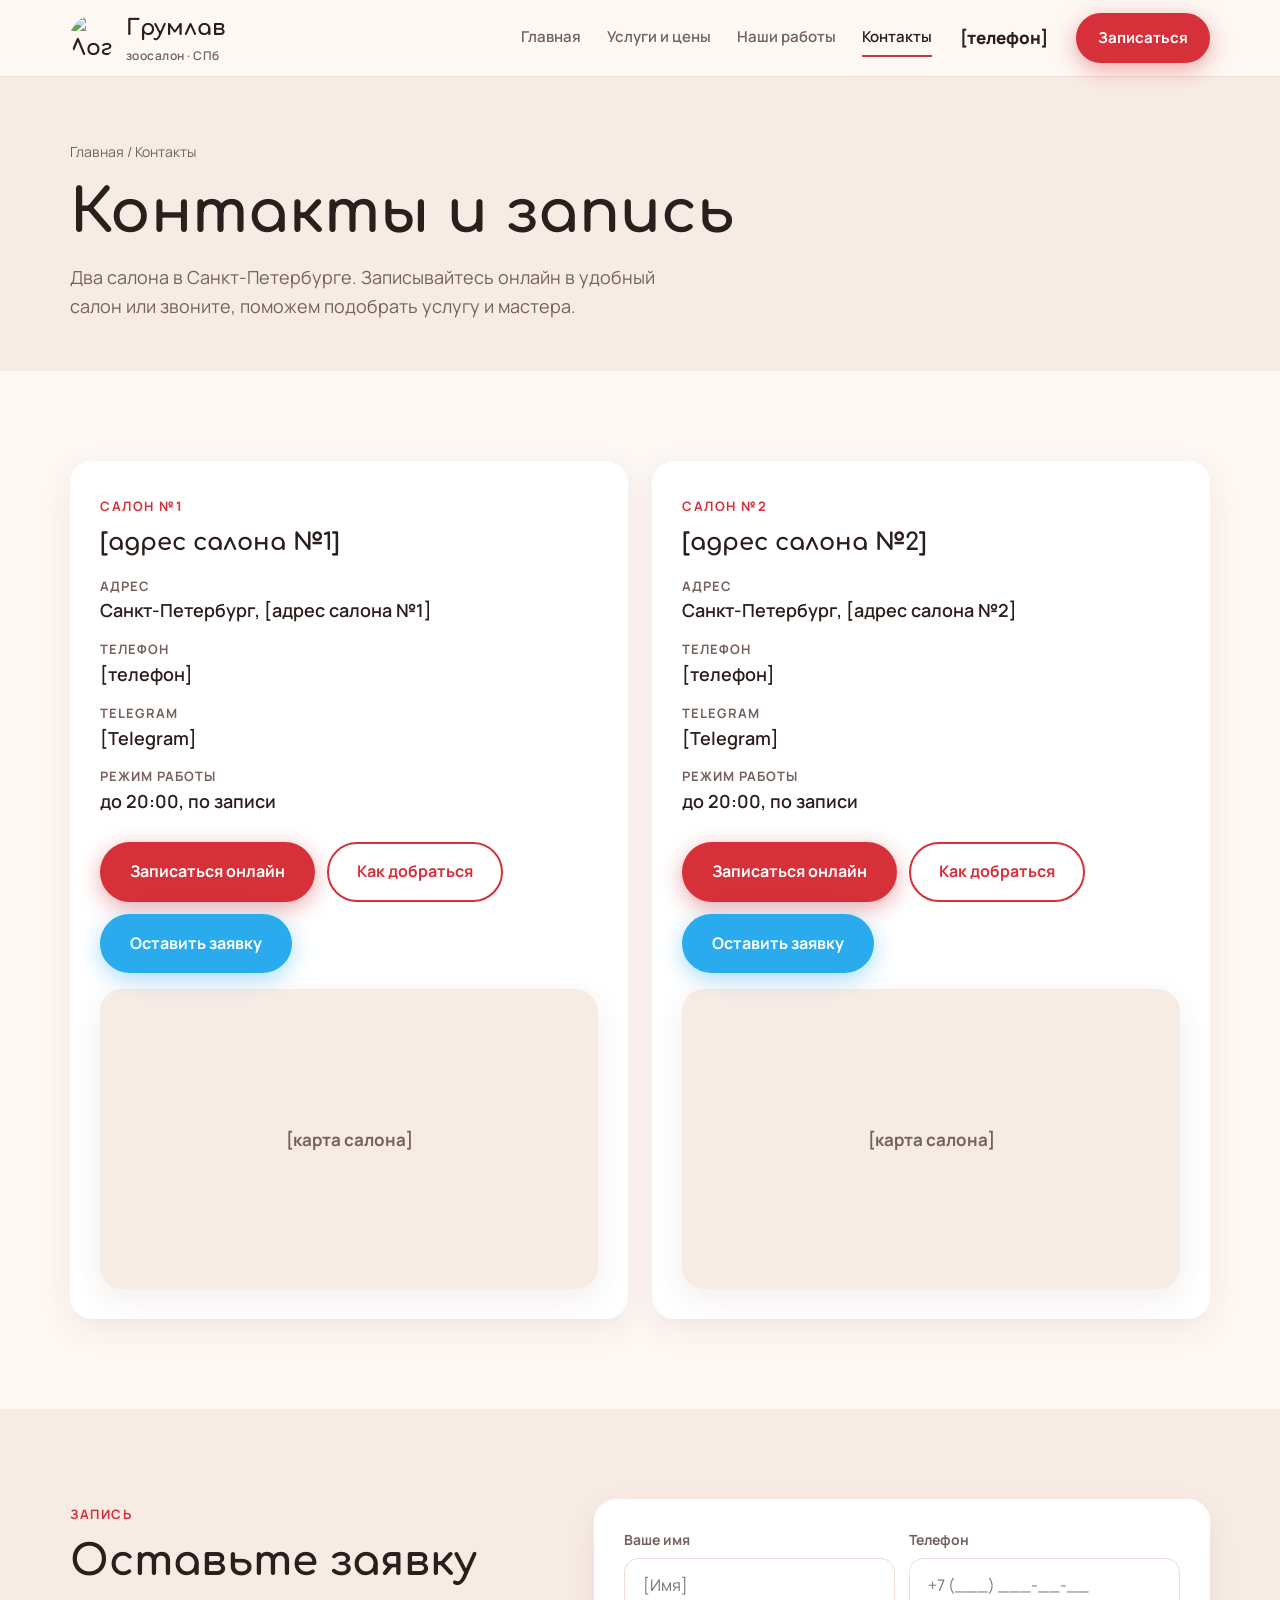
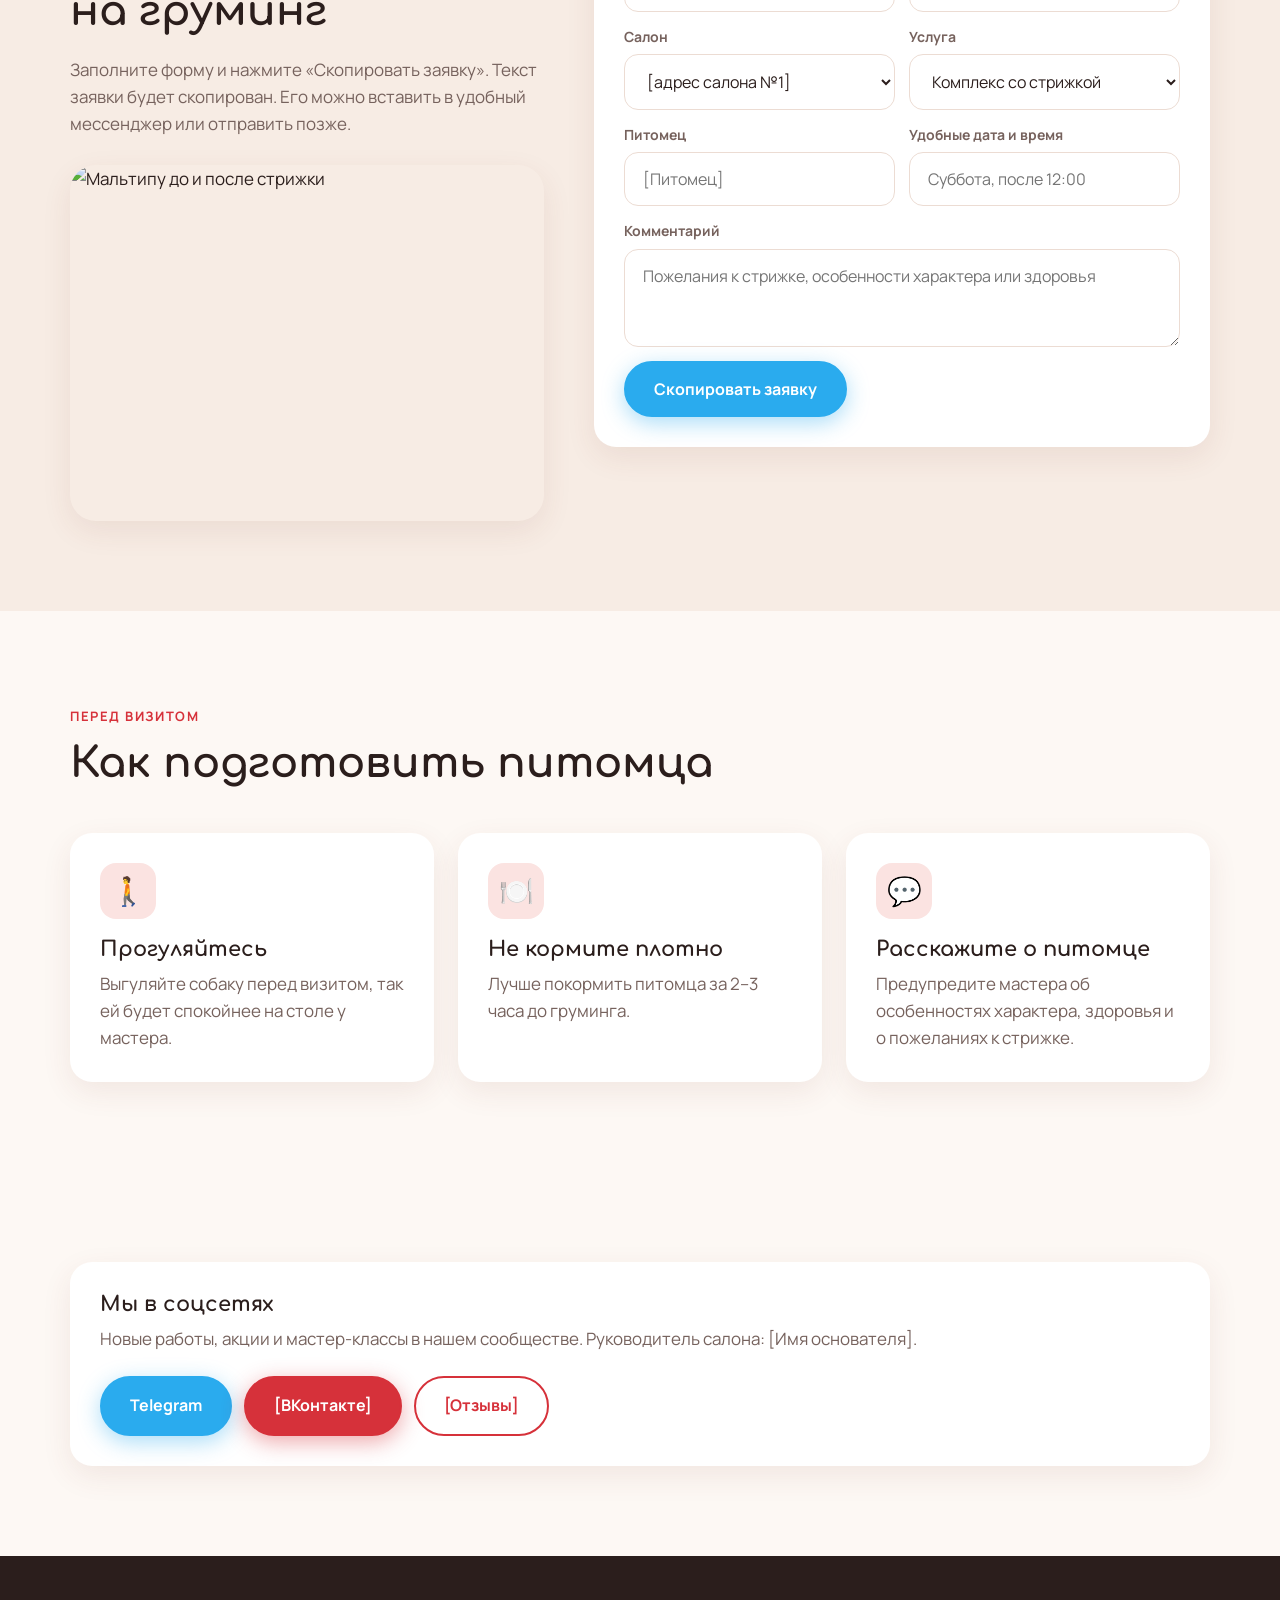
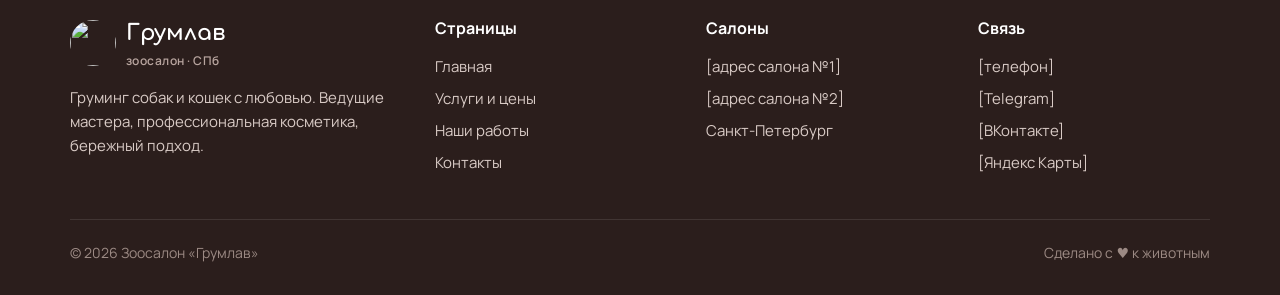
==== kontakty.html @ 8fbd1bcd "Первая публикация 26.11 22:01" ====
<!DOCTYPE html>
<html lang="ru">
<head>
  <meta charset="UTF-8">
  <meta name="viewport" content="width=device-width, initial-scale=1">
  <title>Контакты и запись | Зоосалон Грумлав, СПб</title>
  <meta name="description" content="Адреса зоосалона Грумлав в Санкт-Петербурге: [адрес салона №1] и [адрес салона №2]. Телефон [телефон]. Онлайн-запись на груминг.">
  <link rel="icon" href="img/logo.jpg">
  <link rel="preconnect" href="https://fonts.googleapis.com">
  <link rel="preconnect" href="https://fonts.gstatic.com" crossorigin>
  <link href="https://fonts.googleapis.com/css2?family=Comfortaa:wght@600;700&family=Manrope:wght@400;600;700;800&display=swap" rel="stylesheet">
  <link rel="stylesheet" href="style.css">
</head>
<body>

<header class="header">
  <div class="container header__inner">
    <a href="index.html" class="logo"><img src="img/logo.jpg" alt="Логотип Грумлав"><span>Грумлав<small>зоосалон · СПб</small></span></a>
    <nav class="nav">
      <a href="index.html">Главная</a>
      <a href="uslugi.html">Услуги и цены</a>
      <a href="raboty.html">Наши работы</a>
      <a href="kontakty.html" class="active">Контакты</a>
    </nav>
    <span class="header__phone">[телефон]</span>
    <a href="kontakty.html#zapis" class="btn btn--primary">Записаться</a>
    <button class="burger" aria-label="Меню"><span></span><span></span><span></span></button>
  </div>
</header>

<main>
  <section class="page-hero">
    <div class="container">
      <div class="crumbs"><a href="index.html">Главная</a> / Контакты</div>
      <h1>Контакты и запись</h1>
      <p>Два салона в Санкт-Петербурге. Записывайтесь онлайн в удобный салон или звоните, поможем подобрать услугу и мастера.</p>
    </div>
  </section>

  <section class="section" id="salony">
    <div class="container contacts">
      <div class="card contact-card reveal">
        <span class="eyebrow">Салон №1</span>
        <h3>[адрес салона №1]</h3>
        <dl>
          <div><dt>Адрес</dt><dd>Санкт-Петербург, [адрес салона №1]</dd></div>
          <div><dt>Телефон</dt><dd><a href="kontakty.html#zapis">[телефон]</a></dd></div>
          <div><dt>Telegram</dt><dd><a href="kontakty.html#zapis" target="_blank" rel="noopener">[Telegram]</a></dd></div>
          <div><dt>Режим работы</dt><dd>до 20:00, по записи</dd></div>
        </dl>
        <div class="btns">
          <a href="kontakty.html#zapis" target="_blank" rel="noopener" class="btn btn--primary">Записаться онлайн</a>
          <a href="kontakty.html#salony" target="_blank" rel="noopener" class="btn btn--ghost">Как добраться</a>
          <a href="kontakty.html#zapis" target="_blank" rel="noopener" class="btn btn--tg">Оставить заявку</a>
        </div>
        <div class="map map--placeholder">[карта салона]</div>
      </div>

      <div class="card contact-card reveal">
        <span class="eyebrow">Салон №2</span>
        <h3>[адрес салона №2]</h3>
        <dl>
          <div><dt>Адрес</dt><dd>Санкт-Петербург, [адрес салона №2]</dd></div>
          <div><dt>Телефон</dt><dd><a href="kontakty.html#zapis">[телефон]</a></dd></div>
          <div><dt>Telegram</dt><dd><a href="kontakty.html#zapis" target="_blank" rel="noopener">[Telegram]</a></dd></div>
          <div><dt>Режим работы</dt><dd>до 20:00, по записи</dd></div>
        </dl>
        <div class="btns">
          <a href="kontakty.html#zapis" target="_blank" rel="noopener" class="btn btn--primary">Записаться онлайн</a>
          <a href="kontakty.html#salony" target="_blank" rel="noopener" class="btn btn--ghost">Как добраться</a>
          <a href="kontakty.html#zapis" target="_blank" rel="noopener" class="btn btn--tg">Оставить заявку</a>
        </div>
        <div class="map map--placeholder">[карта салона]</div>
      </div>
    </div>
  </section>

  <section class="section section--alt" id="zapis">
    <div class="container booking">
      <div class="booking__info reveal">
        <span class="eyebrow">Запись</span>
        <h2>Оставьте заявку на груминг</h2>
        <p>Заполните форму и нажмите «Скопировать заявку». Текст заявки будет скопирован. Его можно вставить в удобный мессенджер или отправить позже.</p>
        <img src="img/p17.jpg" alt="Мальтипу до и после стрижки">
      </div>
      <form class="card form reveal" id="booking" novalidate>
        <div class="form__row">
          <label>Ваше имя<input id="f-name" name="name" required placeholder="[Имя]"></label>
          <label>Телефон<input id="f-phone" name="phone" type="tel" required placeholder="+7 (___) ___-__-__"></label>
        </div>
        <div class="form__row">
          <label>Салон
            <select id="f-salon" name="salon">
              <option>[адрес салона №1]</option>
              <option>[адрес салона №2]</option>
            </select>
          </label>
          <label>Услуга
            <select id="f-service" name="service">
              <option>Комплекс со стрижкой</option>
              <option>Гигиена</option>
              <option>Экспресс-линька</option>
              <option>Груминг кошки</option>
              <option>Ультразвуковая чистка зубов</option>
              <option>Не знаю, нужна консультация</option>
            </select>
          </label>
        </div>
        <div class="form__row">
          <label>Питомец<input id="f-pet" name="pet" required placeholder="[Питомец]"></label>
          <label>Удобные дата и время<input id="f-time" name="time" placeholder="Суббота, после 12:00"></label>
        </div>
        <label>Комментарий<textarea id="f-comment" name="comment" rows="3" placeholder="Пожелания к стрижке, особенности характера или здоровья"></textarea></label>
        <p class="form__error" hidden>Заполните имя, телефон и питомца.</p>
        <button type="submit" class="btn btn--tg">Скопировать заявку</button>
        <div class="form__ok" hidden>
          <b>Текст заявки скопирован.</b> Вставьте текст в удобный мессенджер и отправьте.
          <textarea id="f-result" rows="7" readonly></textarea>
          <a href="kontakty.html#zapis" target="_blank" rel="noopener">[контакт для отправки]</a>
        </div>
      </form>
    </div>
  </section>

  <section class="section">
    <div class="container">
      <div class="section__head">
        <span class="eyebrow">Перед визитом</span>
        <h2>Как подготовить питомца</h2>
      </div>
      <div class="grid-3">
        <div class="card reveal"><div class="feature__icon">🚶</div><h3>Прогуляйтесь</h3><p>Выгуляйте собаку перед визитом, так ей будет спокойнее на столе у мастера.</p></div>
        <div class="card reveal"><div class="feature__icon">🍽️</div><h3>Не кормите плотно</h3><p>Лучше покормить питомца за 2–3 часа до груминга.</p></div>
        <div class="card reveal"><div class="feature__icon">💬</div><h3>Расскажите о питомце</h3><p>Предупредите мастера об особенностях характера, здоровья и о пожеланиях к стрижке.</p></div>
      </div>
    </div>
  </section>

  <section class="section">
    <div class="container">
      <div class="card" style="display:flex;flex-wrap:wrap;gap:24px;align-items:center;justify-content:space-between">
        <div>
          <h3>Мы в соцсетях</h3>
          <p>Новые работы, акции и мастер-классы в нашем сообществе. Руководитель салона: [Имя основателя].</p>
        </div>
        <div class="socials">
          <a href="kontakty.html#zapis" target="_blank" rel="noopener" class="btn btn--tg">Telegram</a>
          <a href="kontakty.html#zapis" target="_blank" rel="noopener" class="btn btn--primary">[ВКонтакте]</a>
          <a href="kontakty.html#zapis" target="_blank" rel="noopener" class="btn btn--ghost">[Отзывы]</a>
        </div>
      </div>
    </div>
  </section>
</main>

<footer class="footer">
  <div class="container">
    <div class="footer__grid">
      <div>
        <a href="index.html" class="logo"><img src="img/logo.jpg" alt=""><span>Грумлав<small>зоосалон · СПб</small></span></a>
        <p style="margin-top:16px;font-size:15px">Груминг собак и кошек с любовью. Ведущие мастера, профессиональная косметика, бережный подход.</p>
      </div>
      <div><h4>Страницы</h4><ul><li><a href="index.html">Главная</a></li><li><a href="uslugi.html">Услуги и цены</a></li><li><a href="raboty.html">Наши работы</a></li><li><a href="kontakty.html">Контакты</a></li></ul></div>
      <div><h4>Салоны</h4><ul><li>[адрес салона №1]</li><li>[адрес салона №2]</li><li>Санкт-Петербург</li></ul></div>
      <div><h4>Связь</h4><ul><li>[телефон]</li><li>[Telegram]</li><li>[ВКонтакте]</li><li>[Яндекс Карты]</li></ul></div>
    </div>
    <div class="footer__bottom"><span>© 2026 Зоосалон «Грумлав»</span><span>Сделано с ♥ к животным</span></div>
  </div>
</footer>

<script src="script.js"></script>
</body>
</html>
---- style.css ----
:root {
  --bg: #fdf8f4;
  --bg-alt: #f7ece4;
  --card: #ffffff;
  --text: #2b1e1c;
  --muted: #76625d;
  --accent: #d6313a;
  --accent-dark: #a91f28;
  --accent-soft: #fbe3e1;
  --line: #ecdcd3;
  --radius: 22px;
  --shadow: 0 10px 30px rgba(120, 50, 40, .09);
  --container: 1180px;
}

* { box-sizing: border-box; margin: 0; padding: 0; }
html { scroll-behavior: smooth; }
html, body { overflow-x: hidden; }
.price-row > div, .grid-3 > *, .grid-4 > *, .contacts > * { min-width: 0; }
body {
  font-family: "Manrope", system-ui, sans-serif;
  background: var(--bg);
  color: var(--text);
  line-height: 1.6;
  font-size: 17px;
  -webkit-font-smoothing: antialiased;
}
img { display: block; max-width: 100%; }
a { color: inherit; text-decoration: none; }
h1, h2, h3 { font-family: "Comfortaa", "Manrope", sans-serif; line-height: 1.2; font-weight: 700; }
h1 { font-size: clamp(34px, 5.2vw, 60px); }
h2 { font-size: clamp(28px, 3.6vw, 42px); margin-bottom: 18px; }
h3 { font-size: 21px; margin-bottom: 8px; }
.container { max-width: var(--container); margin: 0 auto; padding: 0 20px; }
.section { padding: 90px 0; }
.section--alt { background: var(--bg-alt); }
.section__head { max-width: 680px; margin-bottom: 44px; }
.section__head p { color: var(--muted); font-size: 18px; }
.center { text-align: center; margin-left: auto; margin-right: auto; }
.eyebrow {
  display: inline-block; font-size: 13px; font-weight: 700; letter-spacing: .12em;
  text-transform: uppercase; color: var(--accent); margin-bottom: 12px;
}

/* Кнопки: подсветка + светящаяся волна */
.btn {
  display: inline-flex; align-items: center; justify-content: center; gap: 8px;
  padding: 15px 28px; border-radius: 999px; font-weight: 700; font-size: 16px;
  border: 2px solid var(--accent); transition: .2s; cursor: pointer; font-family: inherit;
  position: relative; overflow: hidden;
}
.btn::after {
  content: ""; position: absolute; top: 0; left: 0; width: 45%; height: 100%;
  background: linear-gradient(105deg, transparent 0%, rgba(255,255,255,.65) 50%, transparent 100%);
  transform: translateX(-140%) skewX(-18deg);
  animation: btn-shine 3.6s ease-in-out infinite;
  pointer-events: none;
}
.btn + .btn::after { animation-delay: 1.3s; }
@keyframes btn-shine {
  0% { transform: translateX(-140%) skewX(-18deg); }
  45% { transform: translateX(320%) skewX(-18deg); }
  100% { transform: translateX(320%) skewX(-18deg); }
}
.btn--primary { background: var(--accent); color: #fff; box-shadow: 0 6px 22px rgba(214,49,58,.42); }
.btn--primary:hover { background: var(--accent-dark); border-color: var(--accent-dark); transform: translateY(-2px); box-shadow: 0 10px 30px rgba(214,49,58,.55); }
.btn--ghost { color: var(--accent); background: transparent; }
.btn--ghost::after { background: linear-gradient(105deg, transparent 0%, rgba(214,49,58,.18) 50%, transparent 100%); }
.btn--ghost:hover { background: var(--accent-soft); box-shadow: 0 6px 18px rgba(214,49,58,.22); }
.btn--white { background: #fff; color: var(--accent); border-color: #fff; box-shadow: 0 6px 22px rgba(255,255,255,.35); }
.btn--white::after { background: linear-gradient(105deg, transparent 0%, rgba(214,49,58,.28) 50%, transparent 100%); }
.btn--white:hover { transform: translateY(-2px); box-shadow: 0 10px 30px rgba(255,255,255,.5); }
.btn--outline-white { color: #fff; border-color: rgba(255,255,255,.7); }
.btn--outline-white:hover { background: rgba(255,255,255,.12); box-shadow: 0 6px 20px rgba(255,255,255,.25); }
@media (prefers-reduced-motion: reduce) {
  .btn::after { animation: none; }
}

/* Шапка */
.header {
  position: sticky; top: 0; z-index: 50;
  background: rgba(253, 248, 244, .92); backdrop-filter: blur(10px);
  border-bottom: 1px solid var(--line);
}
.header__inner { display: flex; align-items: center; gap: 28px; height: 76px; }
.logo { display: flex; align-items: center; gap: 10px; font-family: "Comfortaa", sans-serif; font-weight: 700; font-size: 22px; }
.logo img { width: 46px; height: 46px; border-radius: 50%; }
.logo span small { display: block; font-family: "Manrope", sans-serif; font-size: 12px; font-weight: 600; color: var(--muted); letter-spacing: .04em; }
.nav { display: flex; gap: 26px; margin-left: auto; }
.nav a { font-weight: 600; font-size: 15px; color: var(--muted); padding: 6px 0; border-bottom: 2px solid transparent; transition: .2s; }
.nav a:hover, .nav a.active { color: var(--text); border-color: var(--accent); }
.header__phone { font-weight: 800; white-space: nowrap; }
.btn--tg { background: #2aabee; border-color: #2aabee; color: #fff; box-shadow: 0 6px 22px rgba(42,171,238,.4); }
.btn--tg:hover { background: #1e96d4; border-color: #1e96d4; transform: translateY(-2px); box-shadow: 0 10px 30px rgba(42,171,238,.55); }
.header .btn { padding: 11px 20px; font-size: 15px; }
.burger { display: none; margin-left: auto; width: 44px; height: 44px; border: 0; background: none; cursor: pointer; }
.burger span { display: block; width: 24px; height: 2px; background: var(--text); margin: 5px auto; transition: .25s; }

/* Hero */
.hero { padding: 70px 0 90px; overflow: hidden; }
.hero__grid { display: grid; grid-template-columns: 1.05fr 1fr; gap: 50px; align-items: center; }
.hero h1 em { font-style: normal; color: var(--accent); }
.hero__lead { font-size: 19px; color: var(--muted); margin: 22px 0 32px; max-width: 520px; }
.hero__actions { display: flex; flex-wrap: wrap; gap: 14px; }
.hero__stats { display: flex; gap: 34px; margin-top: 44px; flex-wrap: wrap; }
.hero__stats b { display: block; font-family: "Comfortaa", sans-serif; font-size: 30px; color: var(--accent); }
.hero__stats span { font-size: 14px; color: var(--muted); }
.hero__photos { position: relative; display: grid; grid-template-columns: 1fr 1fr; gap: 16px; }
.hero__photos img { width: 100%; height: 100%; object-fit: cover; border-radius: var(--radius); box-shadow: var(--shadow); }
.hero__photos .tall { grid-row: span 2; aspect-ratio: 3/4.6; }
.hero__photos .sq { aspect-ratio: 1; }
.hero__badge {
  position: absolute; left: -24px; bottom: 30px; background: #fff; border-radius: 18px;
  padding: 14px 18px; box-shadow: var(--shadow); display: flex; align-items: center; gap: 12px; font-size: 14px;
}
.hero__badge b { font-size: 22px; color: var(--accent); font-family: "Comfortaa", sans-serif; }

/* Оживление фото в hero при наведении */
.hero__photos { perspective: 1000px; }
.hero__photos img {
  transition: transform .18s ease-out, box-shadow .18s ease-out, filter .18s ease-out;
  transform-style: preserve-3d;
  will-change: transform;
}
.hero__photos img.is-alive { box-shadow: 0 18px 45px rgba(120, 50, 40, .18); filter: saturate(1.06); }
.hero__badge { transition: transform .18s ease-out; }
.hero__photos.is-hovering .hero__badge { transform: translateY(-4px) rotate(-2deg); }
@media (prefers-reduced-motion: reduce) {
  .hero__photos img, .hero__badge { transition: none; }
}

/* Page hero (внутренние страницы) */
.page-hero { padding: 64px 0 50px; background: var(--bg-alt); }
.page-hero p { color: var(--muted); font-size: 18px; max-width: 640px; margin-top: 14px; }
.crumbs { font-size: 14px; color: var(--muted); margin-bottom: 14px; }
.crumbs a:hover { color: var(--accent); }

/* Карточки */
.grid-3 { display: grid; grid-template-columns: repeat(3, 1fr); gap: 24px; }
.grid-4 { display: grid; grid-template-columns: repeat(4, 1fr); gap: 22px; }
.card { background: var(--card); border-radius: var(--radius); padding: 30px; box-shadow: var(--shadow); }
.card p { color: var(--muted); }
.feature__icon {
  width: 56px; height: 56px; border-radius: 16px; background: var(--accent-soft);
  display: grid; place-items: center; font-size: 28px; margin-bottom: 18px;
}

.service-card { overflow: hidden; padding: 0; display: flex; flex-direction: column; }
.service-card img { aspect-ratio: 4/3; object-fit: cover; width: 100%; }
.service-card__body { padding: 24px 26px 28px; display: flex; flex-direction: column; flex: 1; }
.service-card__price { margin-top: auto; padding-top: 16px; font-weight: 800; color: var(--accent); font-size: 18px; }

/* Промо */
.promo {
  background: linear-gradient(120deg, var(--accent) 0%, #e8574a 100%);
  color: #fff; border-radius: 30px; padding: 50px; display: grid;
  grid-template-columns: 1.3fr 1fr; gap: 40px; align-items: center; position: relative; overflow: hidden;
}
.promo::after { content: "🐾"; position: absolute; right: -20px; bottom: -40px; font-size: 200px; opacity: .1; transform: rotate(-20deg); }
.promo h2 { margin-bottom: 12px; }
.promo p { opacity: .92; }
.promo ul { list-style: none; display: grid; gap: 10px; }
.promo li { background: rgba(255,255,255,.14); border-radius: 14px; padding: 12px 16px; font-weight: 600; }
.promo li::before { content: "✓ "; font-weight: 800; }

/* Галерея */
.gallery { columns: 4 240px; column-gap: 18px; }
.gallery__item { break-inside: avoid; margin-bottom: 18px; border-radius: 18px; overflow: hidden; cursor: zoom-in; position: relative; background: var(--line); }
.gallery__item img { width: 100%; transition: transform .4s; }
.gallery__item:hover img { transform: scale(1.04); }
.gallery__item figcaption {
  position: absolute; left: 12px; bottom: 12px; background: rgba(255,255,255,.93);
  padding: 6px 12px; border-radius: 999px; font-size: 13px; font-weight: 700;
}
.gallery-strip { display: grid; grid-template-columns: repeat(5, 1fr); gap: 14px; }
.gallery-strip img { aspect-ratio: 3/4; object-fit: cover; border-radius: 18px; width: 100%; cursor: zoom-in; }

.filters { display: flex; flex-wrap: wrap; gap: 10px; margin-bottom: 30px; }
.filter {
  padding: 10px 20px; border-radius: 999px; border: 1.5px solid var(--line); background: #fff;
  font-family: inherit; font-weight: 600; font-size: 15px; cursor: pointer; transition: .2s;
}
.filter:hover { border-color: var(--accent); }
.filter.active { background: var(--accent); border-color: var(--accent); color: #fff; }

/* Лайтбокс */
.lightbox { position: fixed; inset: 0; background: rgba(20,10,10,.9); display: none; align-items: center; justify-content: center; z-index: 100; padding: 20px; }
.lightbox.open { display: flex; }
.lightbox img { max-height: 90vh; max-width: 92vw; border-radius: 14px; }
.lightbox__close { position: absolute; top: 18px; right: 22px; font-size: 40px; color: #fff; background: none; border: 0; cursor: pointer; line-height: 1; }

/* Отзывы */
.reviews { display: grid; grid-template-columns: repeat(3, 1fr); gap: 24px; }
.review { display: flex; flex-direction: column; gap: 14px; }
.review__stars { color: #f2a93b; letter-spacing: 2px; font-size: 18px; }
.review__text { color: var(--text) !important; }
.review__author { display: flex; align-items: center; gap: 12px; margin-top: auto; }
.review__avatar { width: 44px; height: 44px; border-radius: 50%; background: var(--accent-soft); color: var(--accent); display: grid; place-items: center; font-weight: 800; }
.review__author b { display: block; font-size: 15px; }
.review__author small { color: var(--muted); font-size: 13px; }
.rating-box { display: inline-flex; align-items: center; gap: 16px; background: #fff; padding: 14px 22px; border-radius: 18px; box-shadow: var(--shadow); margin-top: 10px; }
.rating-box b { font-size: 34px; font-family: "Comfortaa", sans-serif; color: var(--accent); }

/* Карусель отзывов */
.reviews-carousel { position: relative; }
.reviews-carousel.is-enhanced .reviews-carousel__viewport { overflow: hidden; }
.reviews-carousel.is-enhanced .reviews { display: flex; gap: 24px; transition: transform .25s ease; will-change: transform; }
.reviews-carousel.is-enhanced .review { flex: 0 0 calc((100% - (var(--per-view) - 1) * 24px) / var(--per-view)); }
.carousel__controls { display: flex; align-items: center; justify-content: center; gap: 14px; margin-top: 28px; }
.carousel__btn {
  width: 46px; height: 46px; border-radius: 50%; border: 1.5px solid var(--line); background: #fff;
  color: var(--accent); font-size: 24px; line-height: 1; cursor: pointer; transition: .2s;
  display: grid; place-items: center; font-family: inherit;
}
.carousel__btn:hover:not(:disabled) { border-color: var(--accent); transform: translateY(-1px); }
.carousel__btn:disabled { opacity: .4; cursor: not-allowed; }
.carousel__dots { display: flex; gap: 8px; }
.carousel__dot { width: 12px; height: 12px; border-radius: 50%; border: 0; background: var(--line); cursor: pointer; padding: 0; }
.carousel__dot.active { background: var(--accent); }
.btn:focus-visible, .filter:focus-visible, .carousel__btn:focus-visible, .carousel__dot:focus-visible { outline: 3px solid rgba(214,49,58,.35); outline-offset: 2px; }
@media (prefers-reduced-motion: reduce) {
  .reviews-carousel.is-enhanced .reviews { transition: none; }
}

/* О нас */
.about { display: grid; grid-template-columns: 1fr 1.1fr; gap: 60px; align-items: center; }
.about__img { position: relative; }
.about__img img { border-radius: 26px; box-shadow: var(--shadow); aspect-ratio: 4/5; object-fit: cover; width: 100%; }
.about__img .small { position: absolute; width: 44%; right: -24px; bottom: -30px; aspect-ratio: 3/4; border: 6px solid var(--bg); }
.check-list { list-style: none; display: grid; gap: 12px; margin: 22px 0 30px; }
.check-list li { padding-left: 34px; position: relative; }
.check-list li::before { content: "♥"; position: absolute; left: 0; top: 0; color: var(--accent); font-size: 18px; }

.masters { display: flex; flex-wrap: wrap; gap: 10px; }
.masters span { background: #fff; border: 1px solid var(--line); padding: 8px 16px; border-radius: 999px; font-weight: 600; font-size: 15px; }

/* Прайс */
.price-tabs { display: flex; flex-wrap: wrap; gap: 10px; margin-bottom: 30px; }
.price-group { display: none; }
.price-group.active { display: block; }
.price-table { background: #fff; border-radius: var(--radius); box-shadow: var(--shadow); overflow: hidden; }
.price-row { display: grid; grid-template-columns: 1fr auto; gap: 20px; padding: 22px 28px; border-bottom: 1px solid var(--line); align-items: start; }
.price-row:last-child { border-bottom: 0; }
.price-row h3 { font-family: "Manrope", sans-serif; font-size: 18px; font-weight: 700; margin-bottom: 4px; }
.price-row p { color: var(--muted); font-size: 15px; }
.price-row .price { font-weight: 800; font-size: 19px; color: var(--accent); white-space: nowrap; }
.note { background: var(--accent-soft); border-radius: 18px; padding: 20px 24px; margin-top: 26px; font-size: 15px; }

.dental { display: grid; grid-template-columns: 1fr 1.2fr; gap: 50px; align-items: center; }
.dental img { border-radius: 26px; box-shadow: var(--shadow); }

/* Контакты */
.contacts { display: grid; grid-template-columns: 1fr 1fr; gap: 24px; }
.contact-card h3 { font-size: 24px; }
.contact-card dl { display: grid; gap: 14px; margin: 18px 0 26px; }
.contact-card dt { font-size: 13px; text-transform: uppercase; letter-spacing: .08em; color: var(--muted); font-weight: 700; }
.contact-card dd { font-weight: 600; font-size: 18px; }
.contact-card .btns { display: flex; flex-wrap: wrap; gap: 12px; }
.map { border-radius: var(--radius); overflow: hidden; box-shadow: var(--shadow); margin-top: 16px; height: 300px; }
.map iframe { width: 100%; height: 100%; border: 0; }
.map--placeholder { display: grid; place-items: center; background: var(--bg-alt); color: var(--muted); font-weight: 700; text-align: center; padding: 20px; }

.socials { display: flex; gap: 12px; flex-wrap: wrap; }

/* Форма */
.form { display: grid; gap: 14px; }
.form input, .form select, .form textarea {
  width: 100%; padding: 15px 18px; border-radius: 14px; border: 1.5px solid var(--line);
  font-family: inherit; font-size: 16px; background: #fff; color: var(--text);
}
.form input:focus, .form select:focus, .form textarea:focus { outline: none; border-color: var(--accent); }
.form__row { display: grid; grid-template-columns: 1fr 1fr; gap: 14px; }
.form label { display: grid; gap: 6px; font-size: 14px; font-weight: 700; color: var(--muted); }
.form textarea { resize: vertical; }
.form .btn { justify-self: start; }
.form__error { color: var(--accent); font-weight: 700; font-size: 15px; }
.form__ok { display: grid; gap: 10px; background: #e6f6ea; color: #1d6b35; padding: 16px 18px; border-radius: 14px; font-size: 15px; }
.form__ok textarea { font-size: 14px; color: var(--text); }
.form__ok a { text-decoration: underline; font-weight: 700; }
[hidden] { display: none !important; }

.booking { display: grid; grid-template-columns: 1fr 1.3fr; gap: 50px; align-items: start; }
.booking__info p { color: var(--muted); }
.booking__info img { margin-top: 28px; border-radius: 26px; box-shadow: var(--shadow); aspect-ratio: 4/3; object-fit: cover; width: 100%; }

/* CTA */
.cta { text-align: center; }
.cta .promo { grid-template-columns: 1fr; text-align: center; justify-items: center; }
.cta .hero__actions { justify-content: center; }

/* Подвал */
.footer { background: #2b1e1c; color: #d9cbc6; padding: 60px 0 30px; }
.footer__grid { display: grid; grid-template-columns: 1.4fr 1fr 1fr 1fr; gap: 40px; }
.footer .logo { color: #fff; }
.footer .logo span small { color: #b8a59f; }
.footer h4 { color: #fff; font-size: 16px; margin-bottom: 14px; }
.footer ul { list-style: none; display: grid; gap: 8px; font-size: 15px; }
.footer a:hover { color: #fff; }
.footer__bottom { border-top: 1px solid rgba(255,255,255,.1); margin-top: 44px; padding-top: 22px; font-size: 14px; color: #9c8a84; display: flex; justify-content: space-between; gap: 20px; flex-wrap: wrap; }

/* Анимация появления */
.reveal { opacity: 0; transform: translateY(24px); transition: opacity .7s ease, transform .7s ease; }
.reveal.visible { opacity: 1; transform: none; }

/* Адаптив */
@media (max-width: 1080px) {
  .header__phone { display: none; }
  .grid-4 { grid-template-columns: repeat(2, 1fr); }
  .footer__grid { grid-template-columns: 1fr 1fr; }
}
@media (max-width: 900px) {
  .nav, .header .btn { display: none; }
  .burger { display: block; }
  .header.open .nav {
    display: flex; flex-direction: column; position: absolute; top: 76px; left: 0; right: 0;
    background: var(--bg); padding: 20px; gap: 6px; border-bottom: 1px solid var(--line);
  }
  .header.open .nav a { font-size: 18px; padding: 10px 0; }
  .header.open .burger span:nth-child(1) { transform: translateY(7px) rotate(45deg); }
  .header.open .burger span:nth-child(2) { opacity: 0; }
  .header.open .burger span:nth-child(3) { transform: translateY(-7px) rotate(-45deg); }
  .hero__grid, .about, .promo, .dental, .contacts, .booking { grid-template-columns: 1fr; }
  .booking__info img { display: none; }
  .hero__badge { left: 10px; }
  .grid-3, .reviews { grid-template-columns: 1fr 1fr; }
  .gallery-strip { grid-template-columns: repeat(3, 1fr); }
  .gallery-strip img:nth-child(n+4) { display: none; }
  .about__img .small { right: 10px; }
  .section { padding: 70px 0; }
}
@media (max-width: 600px) {
  body { font-size: 16px; }
  .container { padding: 0 16px; }
  .grid-3, .grid-4, .reviews, .form__row, .footer__grid { grid-template-columns: 1fr; }
  .promo { padding: 34px 24px; }
  .price-row { grid-template-columns: 1fr; gap: 6px; padding: 18px 20px; }
  .hero { padding: 40px 0 60px; }
  .hero h1 { font-size: 30px; }
  .hero__stats { gap: 16px; flex-wrap: nowrap; }
  .hero__stats > div { flex: 1; }
  .hero__stats b { font-size: 24px; }
  .hero__stats span { font-size: 12px; line-height: 1.3; display: block; }
  .gallery { columns: 2 140px; column-gap: 10px; }
  .gallery__item { margin-bottom: 10px; }
  .btn { width: 100%; }
  .hero__actions .btn, .contact-card .btns .btn { width: 100%; }
}
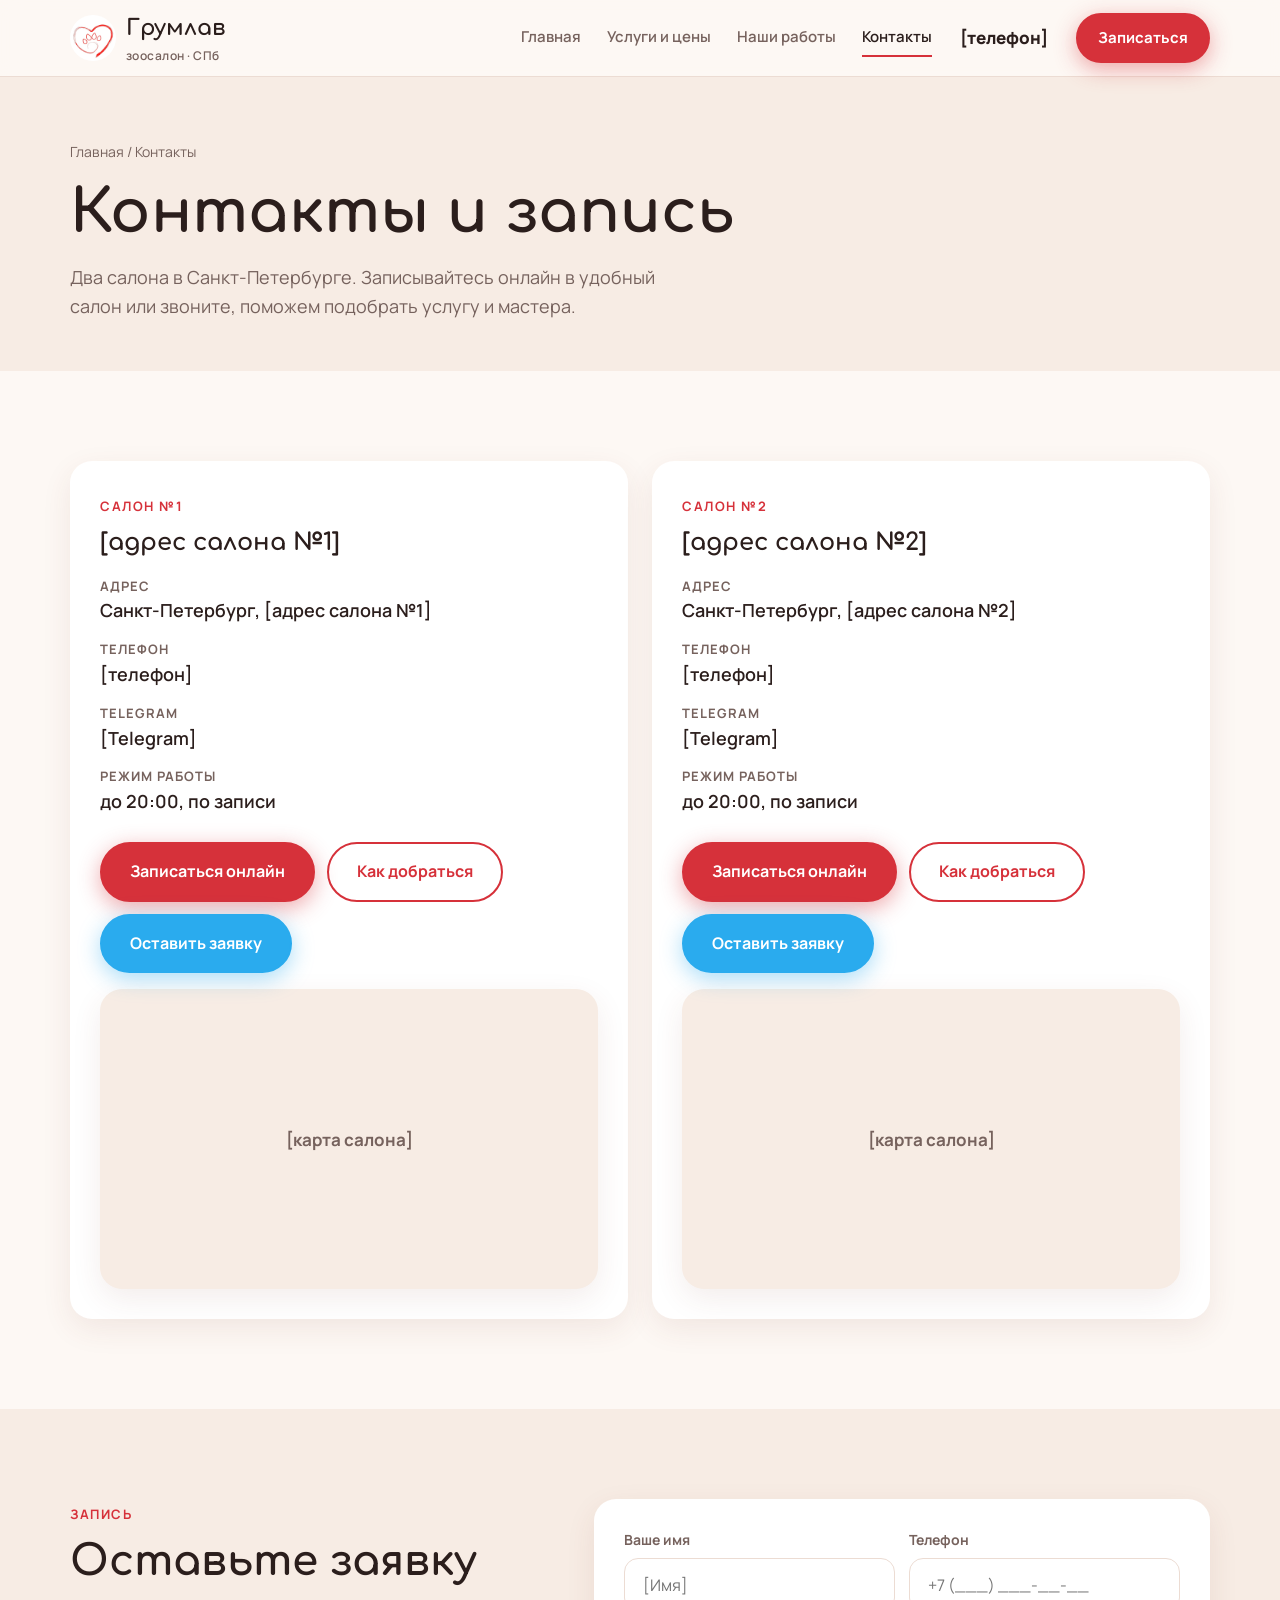
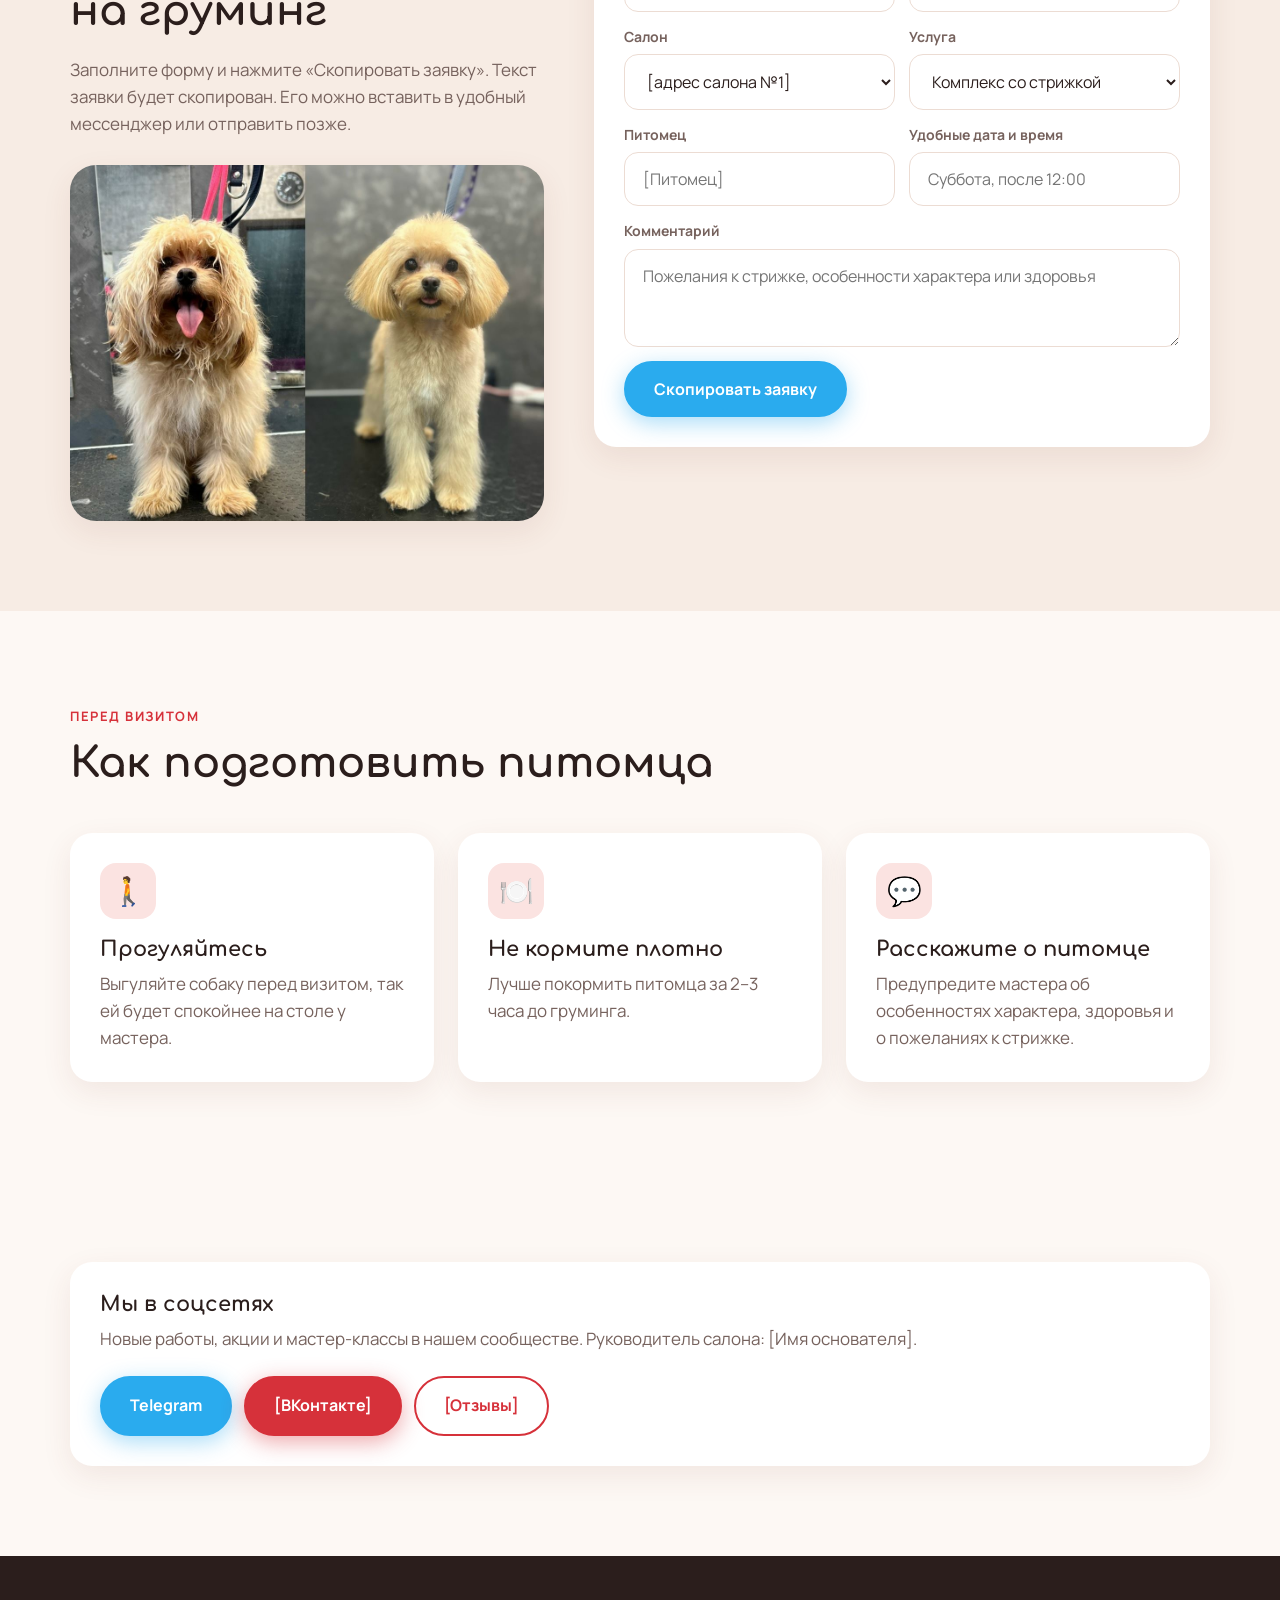
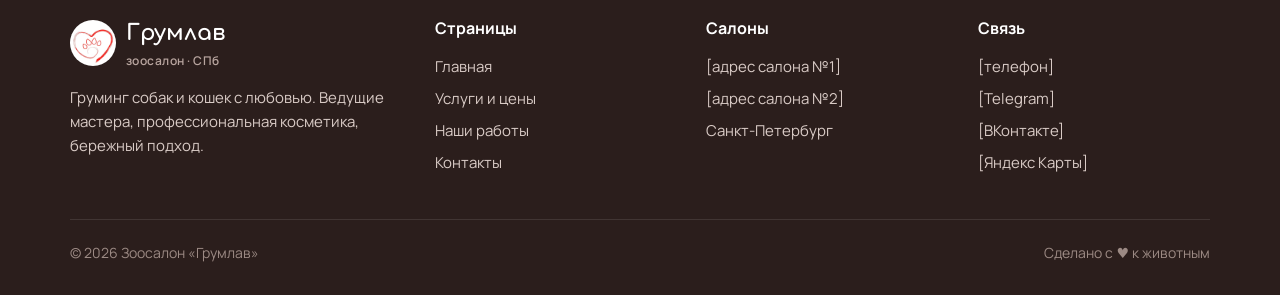
==== commit 1a0a5e14: "Фото: папка img переименована в assets, картинки догружены" ====
--- a/kontakty.html
+++ b/kontakty.html
@@ -5,7 +5,7 @@
   <meta name="viewport" content="width=device-width, initial-scale=1">
   <title>Контакты и запись | Зоосалон Грумлав, СПб</title>
   <meta name="description" content="Адреса зоосалона Грумлав в Санкт-Петербурге: [адрес салона №1] и [адрес салона №2]. Телефон [телефон]. Онлайн-запись на груминг.">
-  <link rel="icon" href="img/logo.jpg">
+  <link rel="icon" href="assets/logo.jpg">
   <link rel="preconnect" href="https://fonts.googleapis.com">
   <link rel="preconnect" href="https://fonts.gstatic.com" crossorigin>
   <link href="https://fonts.googleapis.com/css2?family=Comfortaa:wght@600;700&family=Manrope:wght@400;600;700;800&display=swap" rel="stylesheet">
@@ -15,7 +15,7 @@
 
 <header class="header">
   <div class="container header__inner">
-    <a href="index.html" class="logo"><img src="img/logo.jpg" alt="Логотип Грумлав"><span>Грумлав<small>зоосалон · СПб</small></span></a>
+    <a href="index.html" class="logo"><img src="assets/logo.jpg" alt="Логотип Грумлав"><span>Грумлав<small>зоосалон · СПб</small></span></a>
     <nav class="nav">
       <a href="index.html">Главная</a>
       <a href="uslugi.html">Услуги и цены</a>
@@ -81,7 +81,7 @@
         <span class="eyebrow">Запись</span>
         <h2>Оставьте заявку на груминг</h2>
         <p>Заполните форму и нажмите «Скопировать заявку». Текст заявки будет скопирован. Его можно вставить в удобный мессенджер или отправить позже.</p>
-        <img src="img/p17.jpg" alt="Мальтипу до и после стрижки">
+        <img src="assets/p17.jpg" alt="Мальтипу до и после стрижки">
       </div>
       <form class="card form reveal" id="booking" novalidate>
         <div class="form__row">
@@ -157,7 +157,7 @@
   <div class="container">
     <div class="footer__grid">
       <div>
-        <a href="index.html" class="logo"><img src="img/logo.jpg" alt=""><span>Грумлав<small>зоосалон · СПб</small></span></a>
+        <a href="index.html" class="logo"><img src="assets/logo.jpg" alt=""><span>Грумлав<small>зоосалон · СПб</small></span></a>
         <p style="margin-top:16px;font-size:15px">Груминг собак и кошек с любовью. Ведущие мастера, профессиональная косметика, бережный подход.</p>
       </div>
       <div><h4>Страницы</h4><ul><li><a href="index.html">Главная</a></li><li><a href="uslugi.html">Услуги и цены</a></li><li><a href="raboty.html">Наши работы</a></li><li><a href="kontakty.html">Контакты</a></li></ul></div>
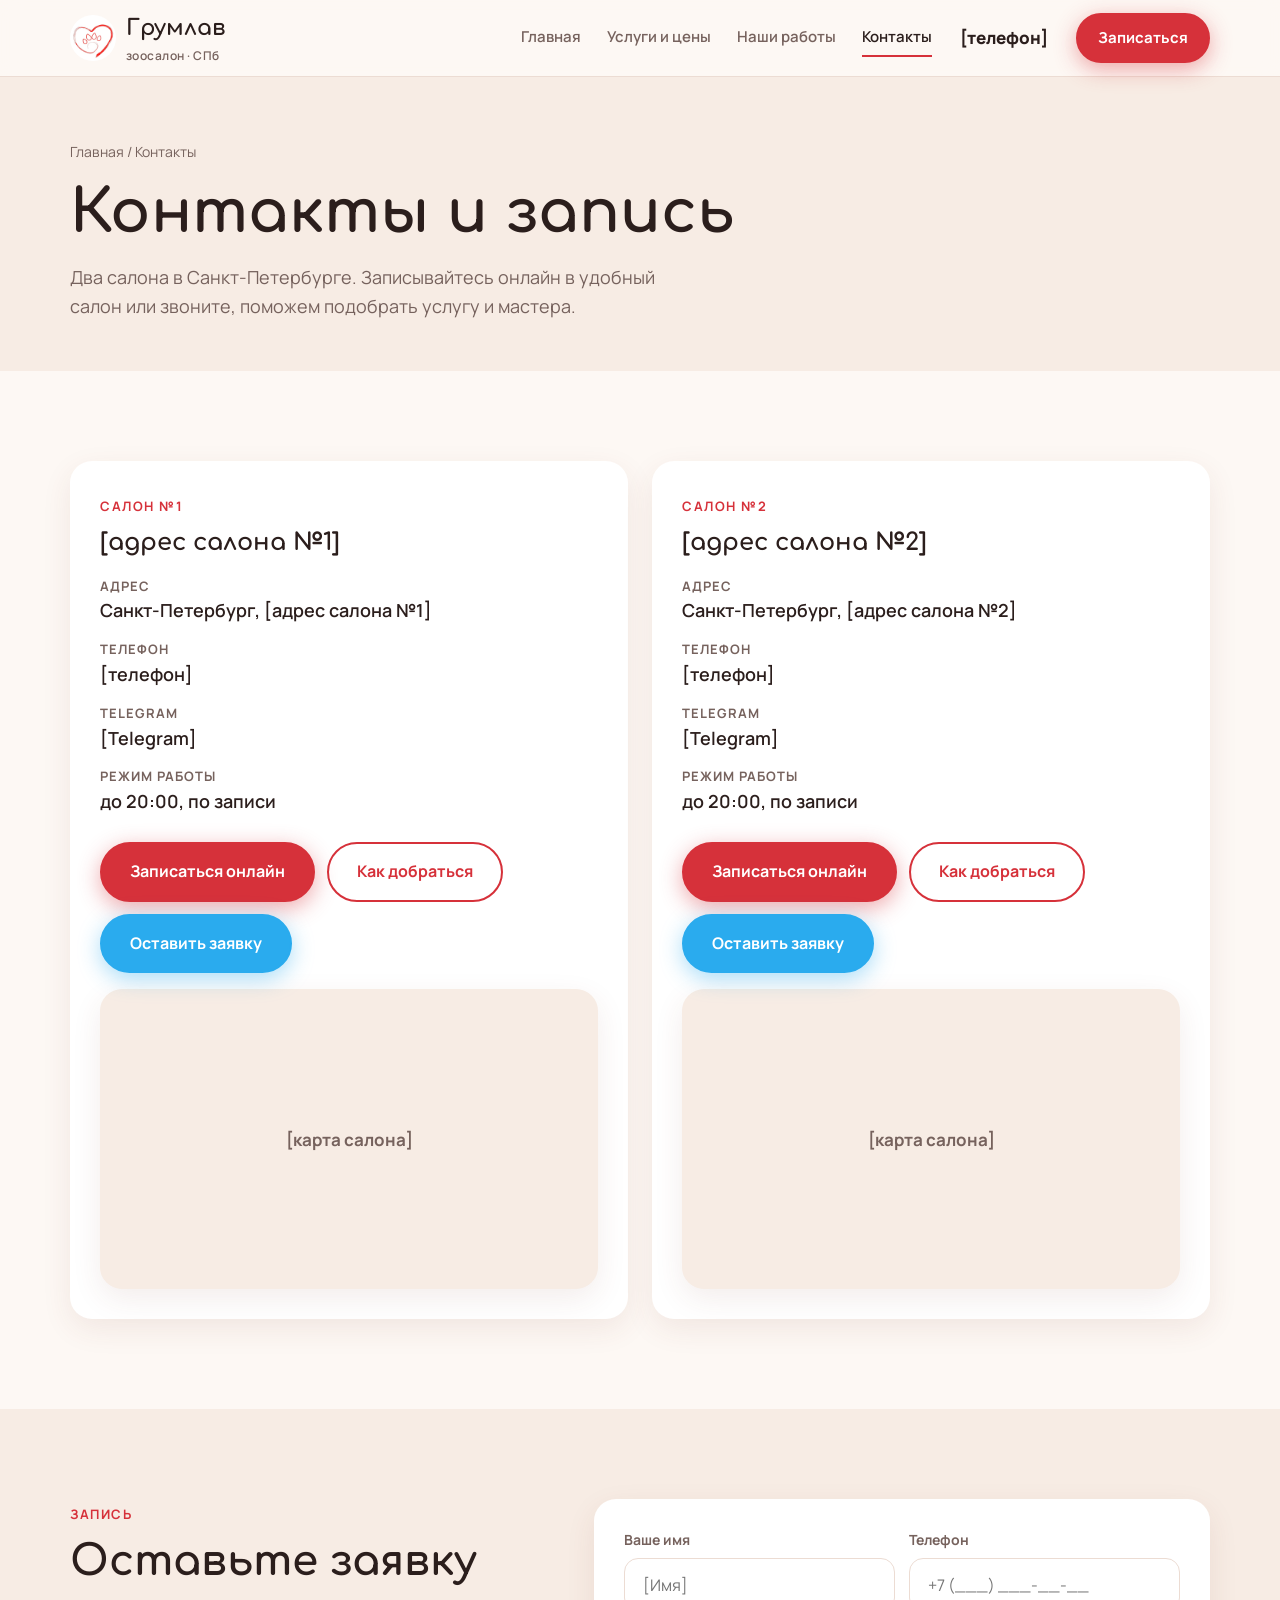
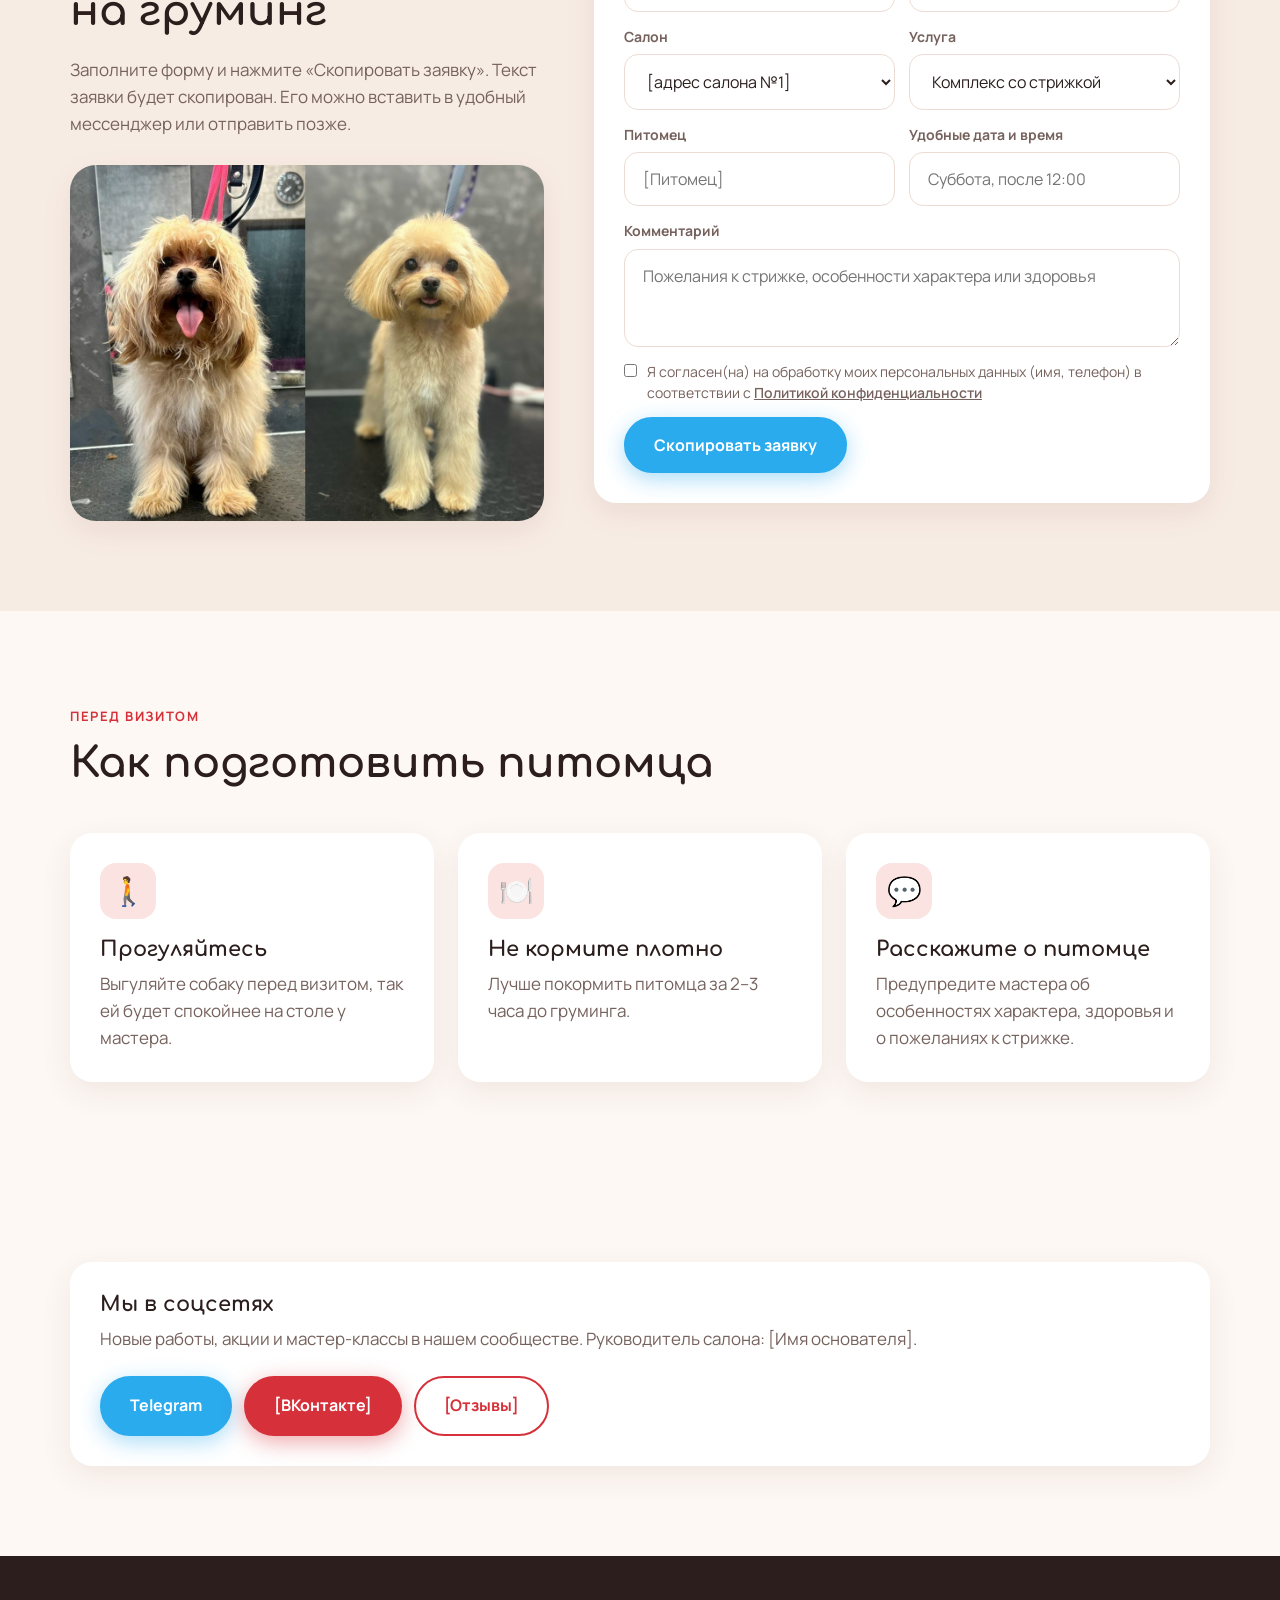
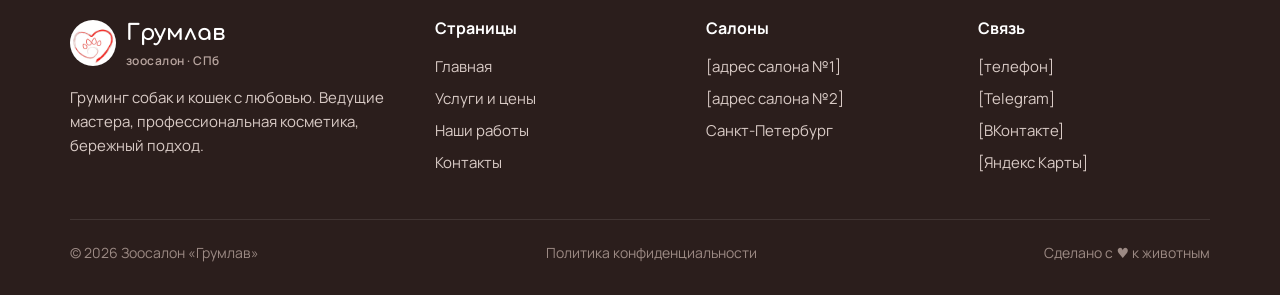
==== commit 9a8a5f8b: "152-ФЗ: политика конфиденциальности, согласие в форме записи" ====
--- a/kontakty.html
+++ b/kontakty.html
@@ -111,7 +111,12 @@
           <label>Удобные дата и время<input id="f-time" name="time" placeholder="Суббота, после 12:00"></label>
         </div>
         <label>Комментарий<textarea id="f-comment" name="comment" rows="3" placeholder="Пожелания к стрижке, особенности характера или здоровья"></textarea></label>
+        <label class="form__consent">
+          <input type="checkbox" id="f-consent" name="consent" required>
+          <span>Я согласен(на) на обработку моих персональных данных (имя, телефон) в соответствии с <a href="politika.html">Политикой конфиденциальности</a></span>
+        </label>
         <p class="form__error" hidden>Заполните имя, телефон и питомца.</p>
+        <p class="form__error form__error--consent" hidden>Отметьте согласие на обработку персональных данных.</p>
         <button type="submit" class="btn btn--tg">Скопировать заявку</button>
         <div class="form__ok" hidden>
           <b>Текст заявки скопирован.</b> Вставьте текст в удобный мессенджер и отправьте.
@@ -164,7 +169,7 @@
       <div><h4>Салоны</h4><ul><li>[адрес салона №1]</li><li>[адрес салона №2]</li><li>Санкт-Петербург</li></ul></div>
       <div><h4>Связь</h4><ul><li>[телефон]</li><li>[Telegram]</li><li>[ВКонтакте]</li><li>[Яндекс Карты]</li></ul></div>
     </div>
-    <div class="footer__bottom"><span>© 2026 Зоосалон «Грумлав»</span><span>Сделано с ♥ к животным</span></div>
+    <div class="footer__bottom"><span>© 2026 Зоосалон «Грумлав»</span><span><a href="politika.html">Политика конфиденциальности</a></span><span>Сделано с ♥ к животным</span></div>
   </div>
 </footer>
 
--- a/style.css
+++ b/style.css
@@ -274,6 +274,9 @@
 .form textarea { resize: vertical; }
 .form .btn { justify-self: start; }
 .form__error { color: var(--accent); font-weight: 700; font-size: 15px; }
+.form .form__consent { display: flex; flex-direction: row; align-items: flex-start; gap: 10px; font-weight: 400; font-size: 14px; line-height: 1.5; color: var(--muted); cursor: pointer; }
+.form .form__consent input { width: auto; margin-top: 3px; accent-color: var(--accent); cursor: pointer; }
+.form .form__consent a { text-decoration: underline; font-weight: 600; }
 .form__ok { display: grid; gap: 10px; background: #e6f6ea; color: #1d6b35; padding: 16px 18px; border-radius: 14px; font-size: 15px; }
 .form__ok textarea { font-size: 14px; color: var(--text); }
 .form__ok a { text-decoration: underline; font-weight: 700; }
